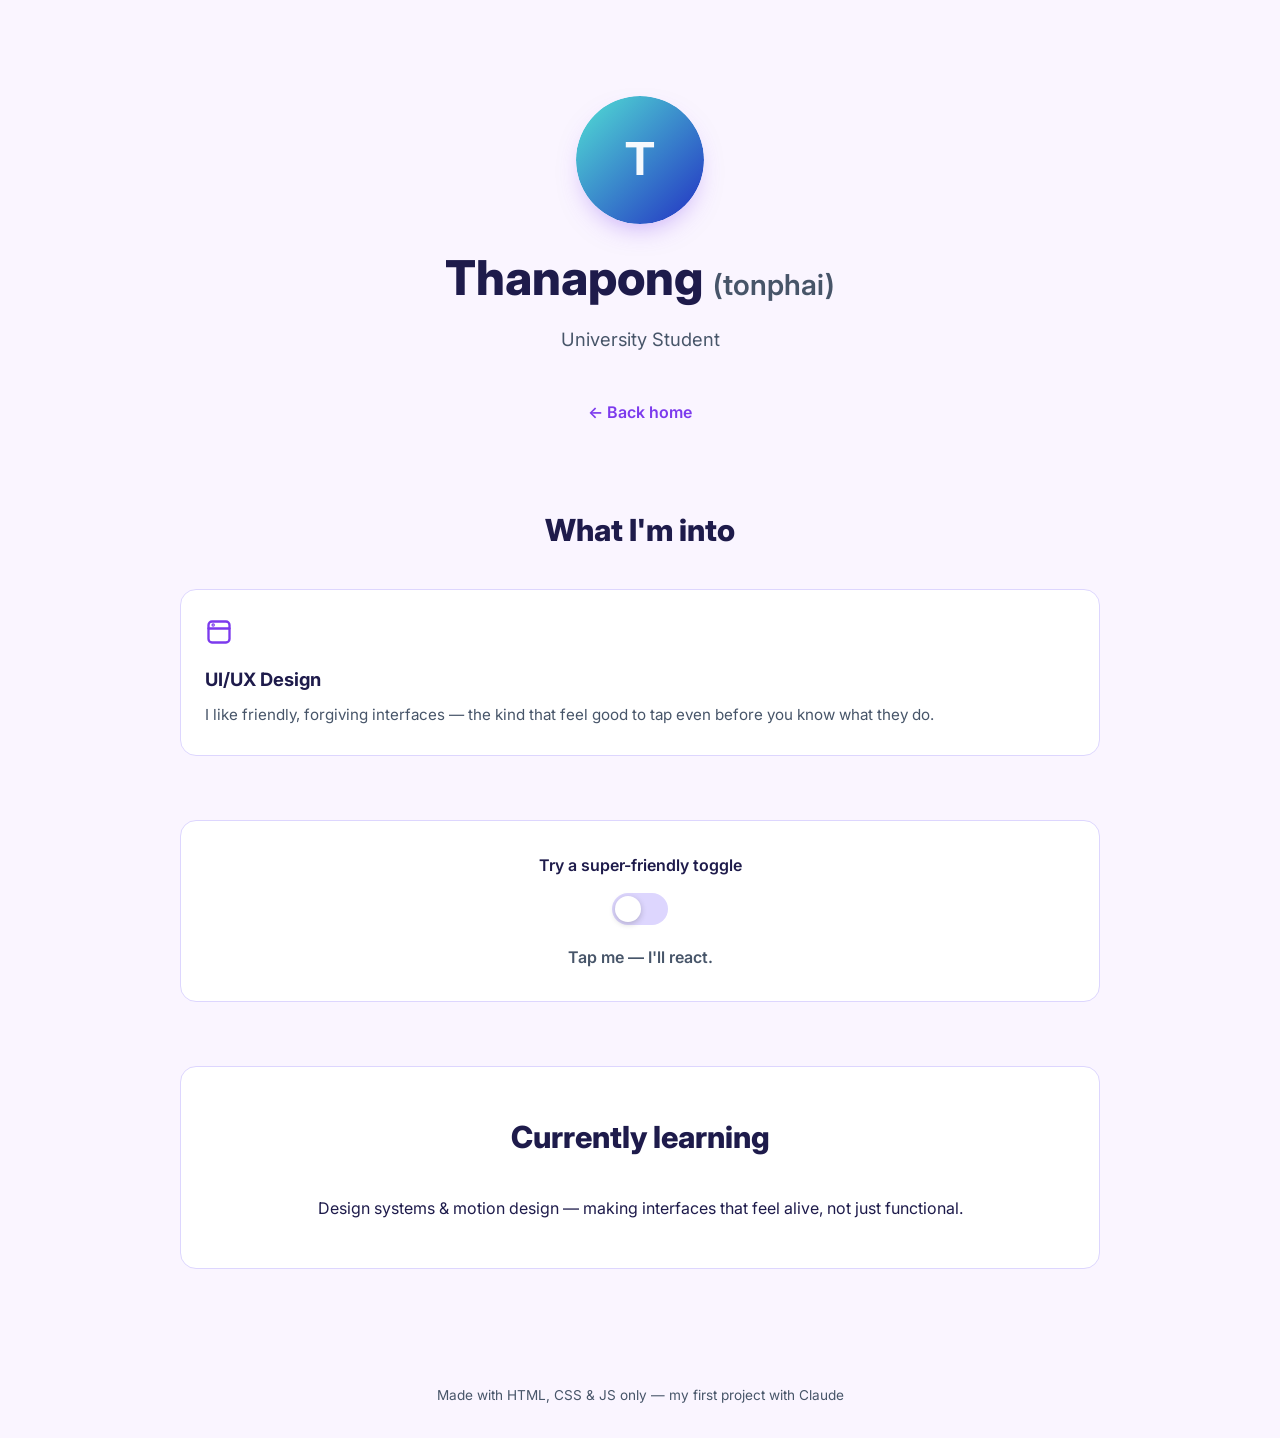
==== about.html @ 1d5dd4cc "Add about page with avatar, interests, and friendly UI demo Co-Authored-By: Claude Sonnet 5 <noreply" ====
<!DOCTYPE html>
<html lang="en">
<head>
  <meta charset="UTF-8">
  <meta name="viewport" content="width=device-width, initial-scale=1.0">
  <title>About Me</title>
  <link rel="preconnect" href="https://fonts.googleapis.com">
  <link rel="preconnect" href="https://fonts.gstatic.com" crossorigin>
  <link href="https://fonts.googleapis.com/css2?family=Inter:wght@400;600;700;800&display=swap" rel="stylesheet">
  <link rel="stylesheet" href="style.css">
</head>
<body>

  <header class="hero about-hero">
    <div class="hero-content">
      <canvas id="avatar" width="128" height="128" aria-label="Generated profile avatar" role="img"></canvas>
      <h1>Thanapong <span class="nickname">(tonphai)</span></h1>
      <p class="subtitle">University Student</p>
      <a class="back-link" href="index.html">&larr; Back home</a>
    </div>
  </header>

  <main>
    <section class="features">
      <h2>What I'm into</h2>
      <div class="card-grid">
        <div class="card">
          <svg class="card-icon" aria-hidden="true" viewBox="0 0 24 24" fill="none" stroke="currentColor" stroke-width="2" stroke-linecap="round" stroke-linejoin="round"><rect x="3" y="3" width="18" height="18" rx="3"></rect><path d="M3 9h18"></path><circle cx="7" cy="6" r="0.5"></circle></svg>
          <h3>UI/UX Design</h3>
          <p>I like friendly, forgiving interfaces — the kind that feel good to tap even before you know what they do.</p>
        </div>
      </div>

      <div class="demo-card">
        <p class="demo-label">Try a super-friendly toggle</p>
        <button id="friendly-toggle" class="toggle" role="switch" aria-checked="false" aria-label="Friendly toggle example">
          <span class="toggle-thumb"></span>
        </button>
        <p id="toggle-msg" role="status" aria-live="polite">Tap me — I'll react.</p>
      </div>
    </section>

    <section class="master">
      <h2>Currently learning</h2>
      <p id="learning-text">Design systems &amp; motion design — making interfaces that feel alive, not just functional.</p>
    </section>
  </main>

  <footer>
    <p>Made with HTML, CSS &amp; JS only — my first project with Claude</p>
  </footer>

  <script src="about.js"></script>
</body>
</html>
---- style.css ----
:root {
  --color-primary: #7c3aed;
  --color-on-primary: #ffffff;
  --color-accent: #0891b2;
  --color-background: #faf5ff;
  --color-foreground: #1e1b4b;
  --color-card: #ffffff;
  --color-muted-foreground: #475569;
  --color-border: #ddd6fe;
  --color-ring: #7c3aed;
}

* {
  box-sizing: border-box;
  margin: 0;
  padding: 0;
}

body {
  background: var(--color-background);
  color: var(--color-foreground);
  font-family: "Inter", -apple-system, BlinkMacSystemFont, "Segoe UI", Roboto, sans-serif;
  font-size: 16px;
  line-height: 1.5;
}

a, button {
  cursor: pointer;
}

:focus-visible {
  outline: 2px solid var(--color-ring);
  outline-offset: 2px;
}

.hero {
  text-align: center;
  padding: 96px 20px 64px;
}

.eyebrow {
  text-transform: uppercase;
  letter-spacing: 2px;
  font-size: 0.8rem;
  color: var(--color-accent);
  font-weight: 700;
}

.hero h1 {
  font-size: 3rem;
  font-weight: 800;
  margin: 12px 0;
}

.subtitle {
  color: var(--color-muted-foreground);
  font-size: 1.15rem;
  max-width: 520px;
  margin: 0 auto 28px;
}

#greet-btn {
  background: var(--color-primary);
  color: var(--color-on-primary);
  border: none;
  padding: 14px 32px;
  border-radius: 999px;
  font-family: inherit;
  font-size: 1rem;
  font-weight: 600;
  min-height: 44px;
  transition: transform 180ms ease, box-shadow 180ms ease;
}

#greet-btn:hover {
  transform: translateY(-2px);
  box-shadow: 0 10px 24px -8px rgb(124 58 237 / 0.45);
}

#greet-msg {
  margin-top: 18px;
  font-size: 1.05rem;
  min-height: 1.5em;
  color: var(--color-accent);
  font-weight: 600;
}

main {
  max-width: 960px;
  margin: 0 auto;
  padding: 20px;
}

.features h2,
.master h2 {
  text-align: center;
  font-size: 1.9rem;
  font-weight: 800;
  margin-bottom: 36px;
}

.card-grid {
  display: grid;
  grid-template-columns: repeat(auto-fit, minmax(210px, 1fr));
  gap: 20px;
  margin-bottom: 64px;
}

.card {
  background: var(--color-card);
  border: 1px solid var(--color-border);
  border-radius: 16px;
  padding: 28px 24px;
  text-align: left;
  opacity: 0;
  transform: translateY(12px);
  animation: reveal 500ms ease forwards;
  transition: transform 200ms ease, box-shadow 200ms ease;
}

.card:hover {
  transform: translateY(-4px);
  box-shadow: 0 16px 32px -16px rgb(30 27 75 / 0.25);
}

.card:nth-child(1) { animation-delay: 60ms; }
.card:nth-child(2) { animation-delay: 140ms; }
.card:nth-child(3) { animation-delay: 220ms; }
.card:nth-child(4) { animation-delay: 300ms; }

.card-icon {
  width: 28px;
  height: 28px;
  color: var(--color-primary);
  margin-bottom: 14px;
}

.card h3 {
  font-size: 1.15rem;
  font-weight: 700;
  margin-bottom: 10px;
}

.card p {
  color: var(--color-muted-foreground);
  font-size: 0.95rem;
}

.master {
  text-align: center;
  background: var(--color-card);
  border: 1px solid var(--color-border);
  border-radius: 16px;
  padding: 48px 20px;
  margin-bottom: 64px;
}

#master-text {
  font-size: 1.4rem;
  font-weight: 700;
  color: var(--color-primary);
}

footer {
  text-align: center;
  padding: 32px;
  color: var(--color-muted-foreground);
  font-size: 0.85rem;
}

@keyframes reveal {
  to {
    opacity: 1;
    transform: translateY(0);
  }
}

@media (prefers-reduced-motion: reduce) {
  .card {
    animation: none;
    opacity: 1;
    transform: none;
  }
  #greet-btn,
  .card {
    transition: none;
  }
}

@media (max-width: 500px) {
  .hero {
    padding: 64px 20px 48px;
  }
  .hero h1 {
    font-size: 2.2rem;
  }
}

/* about page */

.about-hero #avatar {
  border-radius: 50%;
  box-shadow: 0 12px 28px -12px rgb(124 58 237 / 0.5);
}

.nickname {
  color: var(--color-muted-foreground);
  font-weight: 600;
  font-size: 0.6em;
}

.back-link {
  display: inline-block;
  margin-top: 18px;
  color: var(--color-primary);
  font-weight: 600;
  text-decoration: none;
}

.back-link:hover {
  text-decoration: underline;
}

.demo-card {
  background: var(--color-card);
  border: 1px solid var(--color-border);
  border-radius: 16px;
  padding: 32px 24px;
  text-align: center;
  margin-bottom: 64px;
}

.demo-label {
  font-weight: 600;
  margin-bottom: 16px;
}

.toggle {
  width: 56px;
  height: 32px;
  border-radius: 999px;
  border: none;
  background: var(--color-border);
  position: relative;
  transition: background 200ms ease;
}

.toggle-thumb {
  position: absolute;
  top: 3px;
  left: 3px;
  width: 26px;
  height: 26px;
  border-radius: 50%;
  background: #fff;
  box-shadow: 0 2px 6px rgb(0 0 0 / 0.2);
  transition: transform 220ms cubic-bezier(0.34, 1.56, 0.64, 1);
}

.toggle.on {
  background: var(--color-primary);
}

.toggle.on .toggle-thumb {
  transform: translateX(24px);
}

#toggle-msg {
  margin-top: 14px;
  color: var(--color-muted-foreground);
  font-weight: 600;
}

@media (prefers-reduced-motion: reduce) {
  .toggle-thumb {
    transition: none;
  }
}
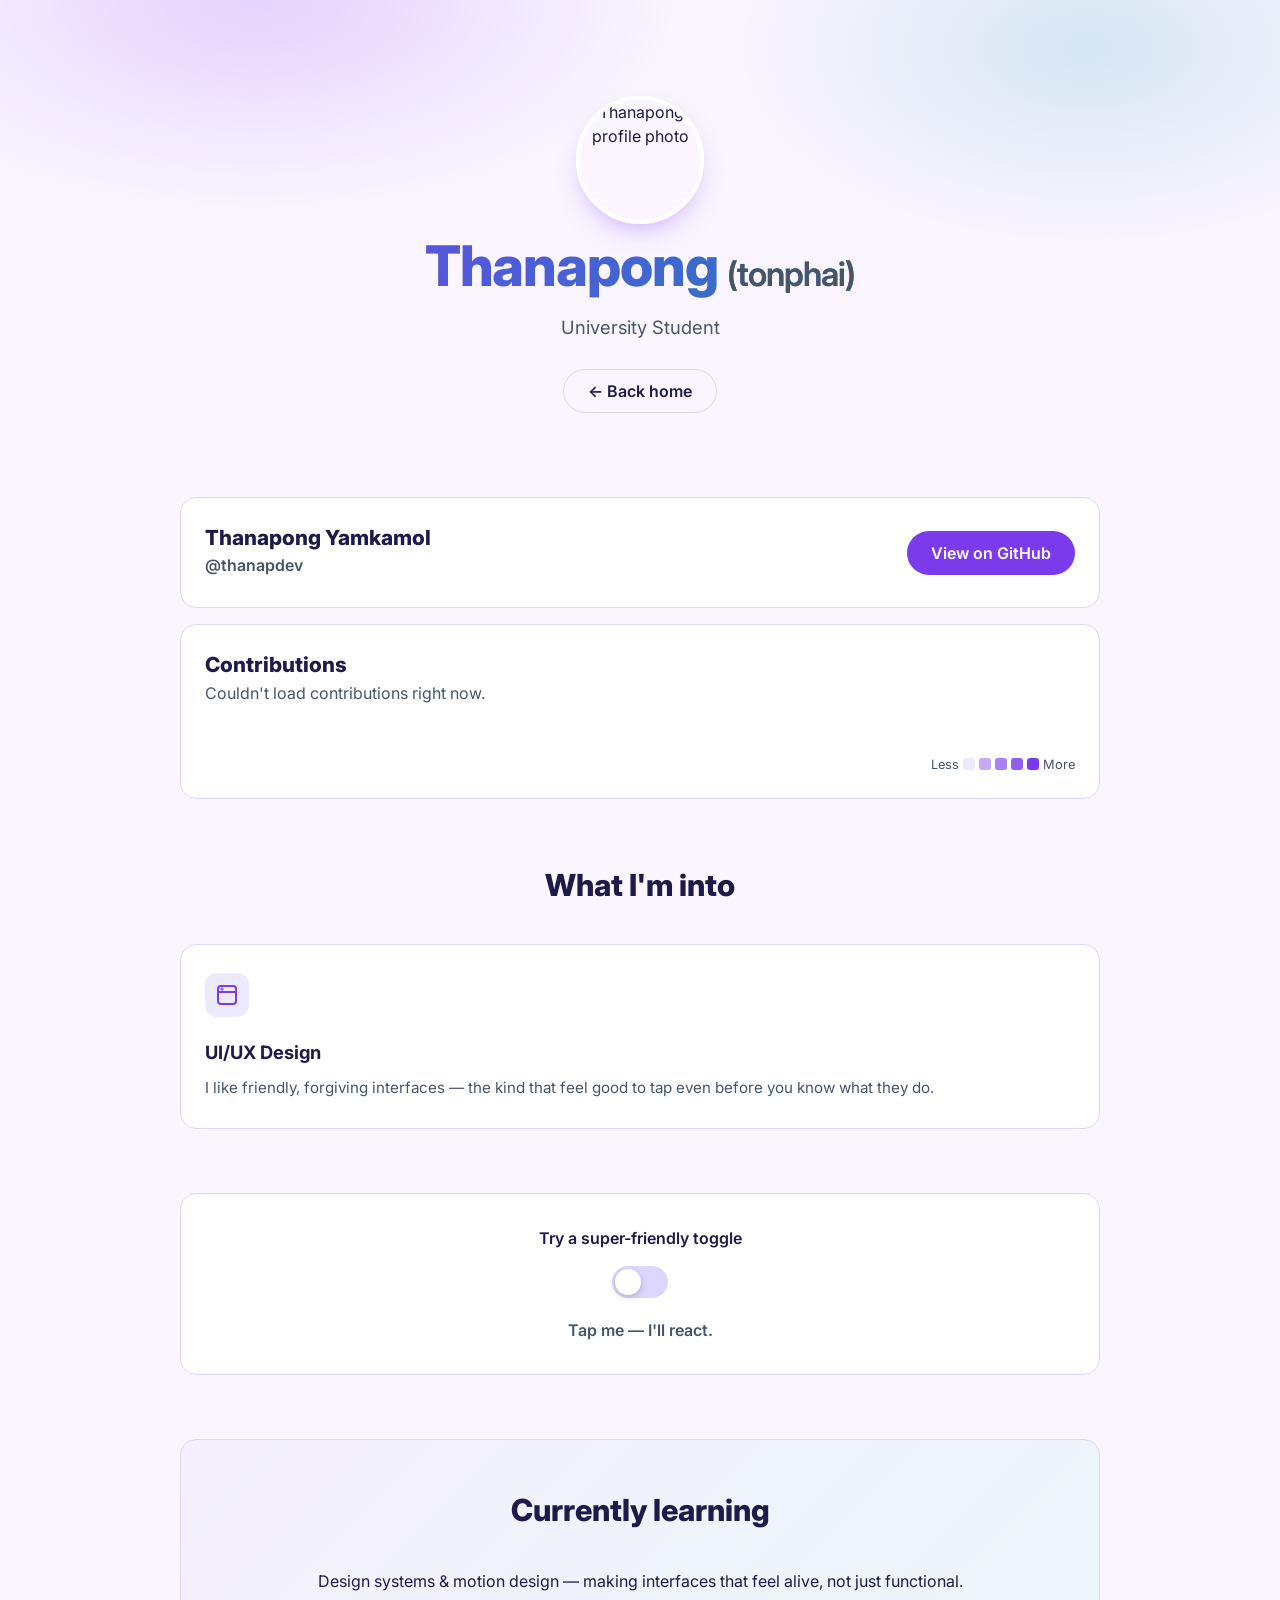
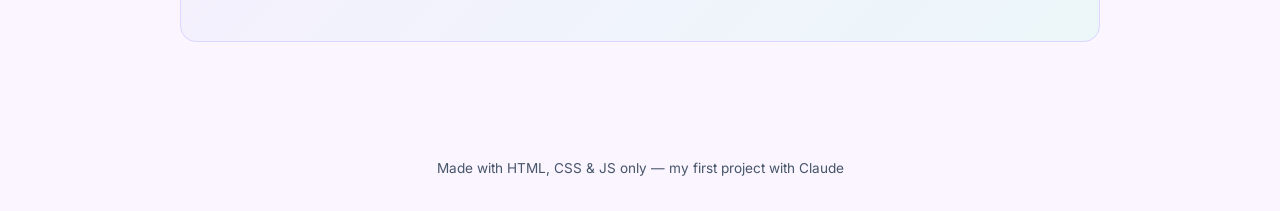
==== commit f06994d0: "Add GitHub profile and contributions graph to about page Profile card loads live bio and stats from " ====
--- a/about.html
+++ b/about.html
@@ -13,14 +13,45 @@
 
   <header class="hero about-hero">
     <div class="hero-content">
-      <canvas id="avatar" width="128" height="128" aria-label="Generated profile avatar" role="img"></canvas>
+      <img id="avatar" src="https://github.com/thanapdev.png?size=256" alt="Thanapong's profile photo" width="128" height="128">
       <h1>Thanapong <span class="nickname">(tonphai)</span></h1>
       <p class="subtitle">University Student</p>
-      <a class="back-link" href="index.html">&larr; Back home</a>
+      <a class="ghost-link" href="index.html">&larr; Back home</a>
     </div>
   </header>
 
   <main>
+    <section class="gh-card" aria-labelledby="gh-name">
+      <div class="gh-info">
+        <h2 id="gh-name">Thanapong Yamkamol</h2>
+        <p class="gh-login">@thanapdev</p>
+        <p id="gh-bio" class="gh-bio"></p>
+        <ul class="gh-stats" id="gh-stats" hidden>
+          <li><strong id="gh-repos">–</strong> repos</li>
+          <li><strong id="gh-followers">–</strong> followers</li>
+          <li><strong id="gh-following">–</strong> following</li>
+        </ul>
+      </div>
+      <a class="gh-link" href="https://github.com/thanapdev" target="_blank" rel="noopener">View on GitHub</a>
+    </section>
+
+    <section class="contrib" aria-labelledby="contrib-title">
+      <h2 id="contrib-title">Contributions</h2>
+      <p id="contrib-total" class="contrib-total">Loading…</p>
+      <div class="contrib-scroll">
+        <div id="contrib-grid" class="contrib-grid" role="img" aria-label="GitHub contribution graph"></div>
+      </div>
+      <div class="contrib-legend" aria-hidden="true">
+        Less
+        <span class="contrib-cell"></span>
+        <span class="contrib-cell level-1"></span>
+        <span class="contrib-cell level-2"></span>
+        <span class="contrib-cell level-3"></span>
+        <span class="contrib-cell level-4"></span>
+        More
+      </div>
+    </section>
+
     <section class="features">
       <h2>What I'm into</h2>
       <div class="card-grid">
--- a/style.css
+++ b/style.css
@@ -8,6 +8,24 @@
   --color-muted-foreground: #475569;
   --color-border: #ddd6fe;
   --color-ring: #7c3aed;
+  --color-icon-bg: #ede9fe;
+  --shadow-soft: 0 16px 32px -16px rgb(30 27 75 / 0.25);
+}
+
+@media (prefers-color-scheme: dark) {
+  :root {
+    --color-primary: #a78bfa;
+    --color-on-primary: #1e1b4b;
+    --color-accent: #22d3ee;
+    --color-background: #0f0b1e;
+    --color-foreground: #ede9fe;
+    --color-card: #1a1530;
+    --color-muted-foreground: #a5b4c8;
+    --color-border: #2e2650;
+    --color-ring: #a78bfa;
+    --color-icon-bg: #2e2650;
+    --shadow-soft: 0 16px 32px -16px rgb(0 0 0 / 0.6);
+  }
 }
 
 * {
@@ -36,6 +54,9 @@
 .hero {
   text-align: center;
   padding: 96px 20px 64px;
+  background:
+    radial-gradient(600px 300px at 20% 0%, rgb(124 58 237 / 0.18), transparent 70%),
+    radial-gradient(500px 280px at 85% 10%, rgb(8 145 178 / 0.15), transparent 70%);
 }
 
 .eyebrow {
@@ -47,9 +68,15 @@
 }
 
 .hero h1 {
-  font-size: 3rem;
+  font-size: clamp(2.2rem, 6vw, 3.5rem);
   font-weight: 800;
-  margin: 12px 0;
+  letter-spacing: -0.02em;
+  line-height: 1.1;
+  margin: 12px 0 16px;
+  background: linear-gradient(120deg, var(--color-primary), var(--color-accent));
+  -webkit-background-clip: text;
+  background-clip: text;
+  color: transparent;
 }
 
 .subtitle {
@@ -77,6 +104,36 @@
   box-shadow: 0 10px 24px -8px rgb(124 58 237 / 0.45);
 }
 
+#greet-btn:active {
+  transform: translateY(0) scale(0.97);
+}
+
+.hero-actions {
+  display: flex;
+  gap: 12px;
+  justify-content: center;
+  align-items: center;
+  flex-wrap: wrap;
+}
+
+.ghost-link {
+  display: inline-flex;
+  align-items: center;
+  min-height: 44px;
+  padding: 0 24px;
+  border-radius: 999px;
+  border: 1px solid var(--color-border);
+  color: var(--color-foreground);
+  font-weight: 600;
+  text-decoration: none;
+  transition: border-color 180ms ease, background 180ms ease;
+}
+
+.ghost-link:hover {
+  border-color: var(--color-primary);
+  background: var(--color-card);
+}
+
 #greet-msg {
   margin-top: 18px;
   font-size: 1.05rem;
@@ -113,14 +170,15 @@
   padding: 28px 24px;
   text-align: left;
   opacity: 0;
-  transform: translateY(12px);
+  translate: 0 12px;
   animation: reveal 500ms ease forwards;
-  transition: transform 200ms ease, box-shadow 200ms ease;
+  transition: transform 200ms ease, box-shadow 200ms ease, border-color 200ms ease;
 }
 
 .card:hover {
   transform: translateY(-4px);
-  box-shadow: 0 16px 32px -16px rgb(30 27 75 / 0.25);
+  box-shadow: var(--shadow-soft);
+  border-color: var(--color-primary);
 }
 
 .card:nth-child(1) { animation-delay: 60ms; }
@@ -129,10 +187,13 @@
 .card:nth-child(4) { animation-delay: 300ms; }
 
 .card-icon {
-  width: 28px;
-  height: 28px;
+  width: 44px;
+  height: 44px;
+  padding: 10px;
+  border-radius: 12px;
+  background: var(--color-icon-bg);
   color: var(--color-primary);
-  margin-bottom: 14px;
+  margin-bottom: 16px;
 }
 
 .card h3 {
@@ -148,7 +209,9 @@
 
 .master {
   text-align: center;
-  background: var(--color-card);
+  background:
+    linear-gradient(135deg, rgb(124 58 237 / 0.08), rgb(8 145 178 / 0.08)),
+    var(--color-card);
   border: 1px solid var(--color-border);
   border-radius: 16px;
   padding: 48px 20px;
@@ -171,7 +234,7 @@
 @keyframes reveal {
   to {
     opacity: 1;
-    transform: translateY(0);
+    translate: 0 0;
   }
 }
 
@@ -179,7 +242,7 @@
   .card {
     animation: none;
     opacity: 1;
-    transform: none;
+    translate: none;
   }
   #greet-btn,
   .card {
@@ -191,15 +254,15 @@
   .hero {
     padding: 64px 20px 48px;
   }
-  .hero h1 {
-    font-size: 2.2rem;
-  }
 }
 
 /* about page */
 
 .about-hero #avatar {
+  display: block;
+  margin: 0 auto 8px;
   border-radius: 50%;
+  border: 4px solid var(--color-card);
   box-shadow: 0 12px 28px -12px rgb(124 58 237 / 0.5);
 }
 
@@ -271,6 +334,127 @@
   font-weight: 600;
 }
 
+.gh-card {
+  display: flex;
+  align-items: center;
+  gap: 20px;
+  flex-wrap: wrap;
+  background: var(--color-card);
+  border: 1px solid var(--color-border);
+  border-radius: 16px;
+  padding: 24px;
+  margin-bottom: 16px;
+}
+
+.gh-info {
+  flex: 1;
+  min-width: 200px;
+}
+
+.gh-info h2 {
+  font-size: 1.3rem;
+  font-weight: 800;
+}
+
+.gh-login {
+  color: var(--color-muted-foreground);
+  font-weight: 600;
+}
+
+.gh-bio {
+  margin-top: 6px;
+}
+
+.gh-stats {
+  list-style: none;
+  display: flex;
+  gap: 16px;
+  margin-top: 10px;
+  color: var(--color-muted-foreground);
+  font-size: 0.95rem;
+}
+
+.gh-stats[hidden] {
+  display: none;
+}
+
+.gh-stats strong {
+  color: var(--color-foreground);
+}
+
+.gh-link {
+  display: inline-flex;
+  align-items: center;
+  min-height: 44px;
+  padding: 0 24px;
+  border-radius: 999px;
+  background: var(--color-primary);
+  color: var(--color-on-primary);
+  font-weight: 600;
+  text-decoration: none;
+}
+
+.gh-link:hover {
+  box-shadow: 0 10px 24px -8px rgb(124 58 237 / 0.45);
+}
+
+.contrib {
+  background: var(--color-card);
+  border: 1px solid var(--color-border);
+  border-radius: 16px;
+  padding: 24px;
+  margin-bottom: 64px;
+}
+
+.contrib h2 {
+  font-size: 1.3rem;
+  font-weight: 800;
+}
+
+.contrib-total {
+  color: var(--color-muted-foreground);
+  margin-bottom: 16px;
+}
+
+.contrib-scroll {
+  overflow-x: auto;
+  padding-bottom: 4px;
+}
+
+.contrib-grid {
+  display: grid;
+  grid-template-rows: repeat(7, auto);
+  grid-auto-flow: column;
+  grid-auto-columns: 1fr;
+  gap: 3px;
+  min-width: 640px;
+}
+
+.contrib-cell {
+  aspect-ratio: 1;
+  border-radius: 3px;
+  background: var(--color-icon-bg);
+}
+
+.contrib-legend {
+  display: flex;
+  align-items: center;
+  justify-content: flex-end;
+  gap: 4px;
+  margin-top: 12px;
+  color: var(--color-muted-foreground);
+  font-size: 0.8rem;
+}
+
+.contrib-legend .contrib-cell {
+  width: 12px;
+}
+
+.contrib-cell.level-1 { background: color-mix(in srgb, var(--color-primary) 35%, var(--color-icon-bg)); }
+.contrib-cell.level-2 { background: color-mix(in srgb, var(--color-primary) 60%, var(--color-icon-bg)); }
+.contrib-cell.level-3 { background: color-mix(in srgb, var(--color-primary) 80%, var(--color-icon-bg)); }
+.contrib-cell.level-4 { background: var(--color-primary); }
+
 @media (prefers-reduced-motion: reduce) {
   .toggle-thumb {
     transition: none;
